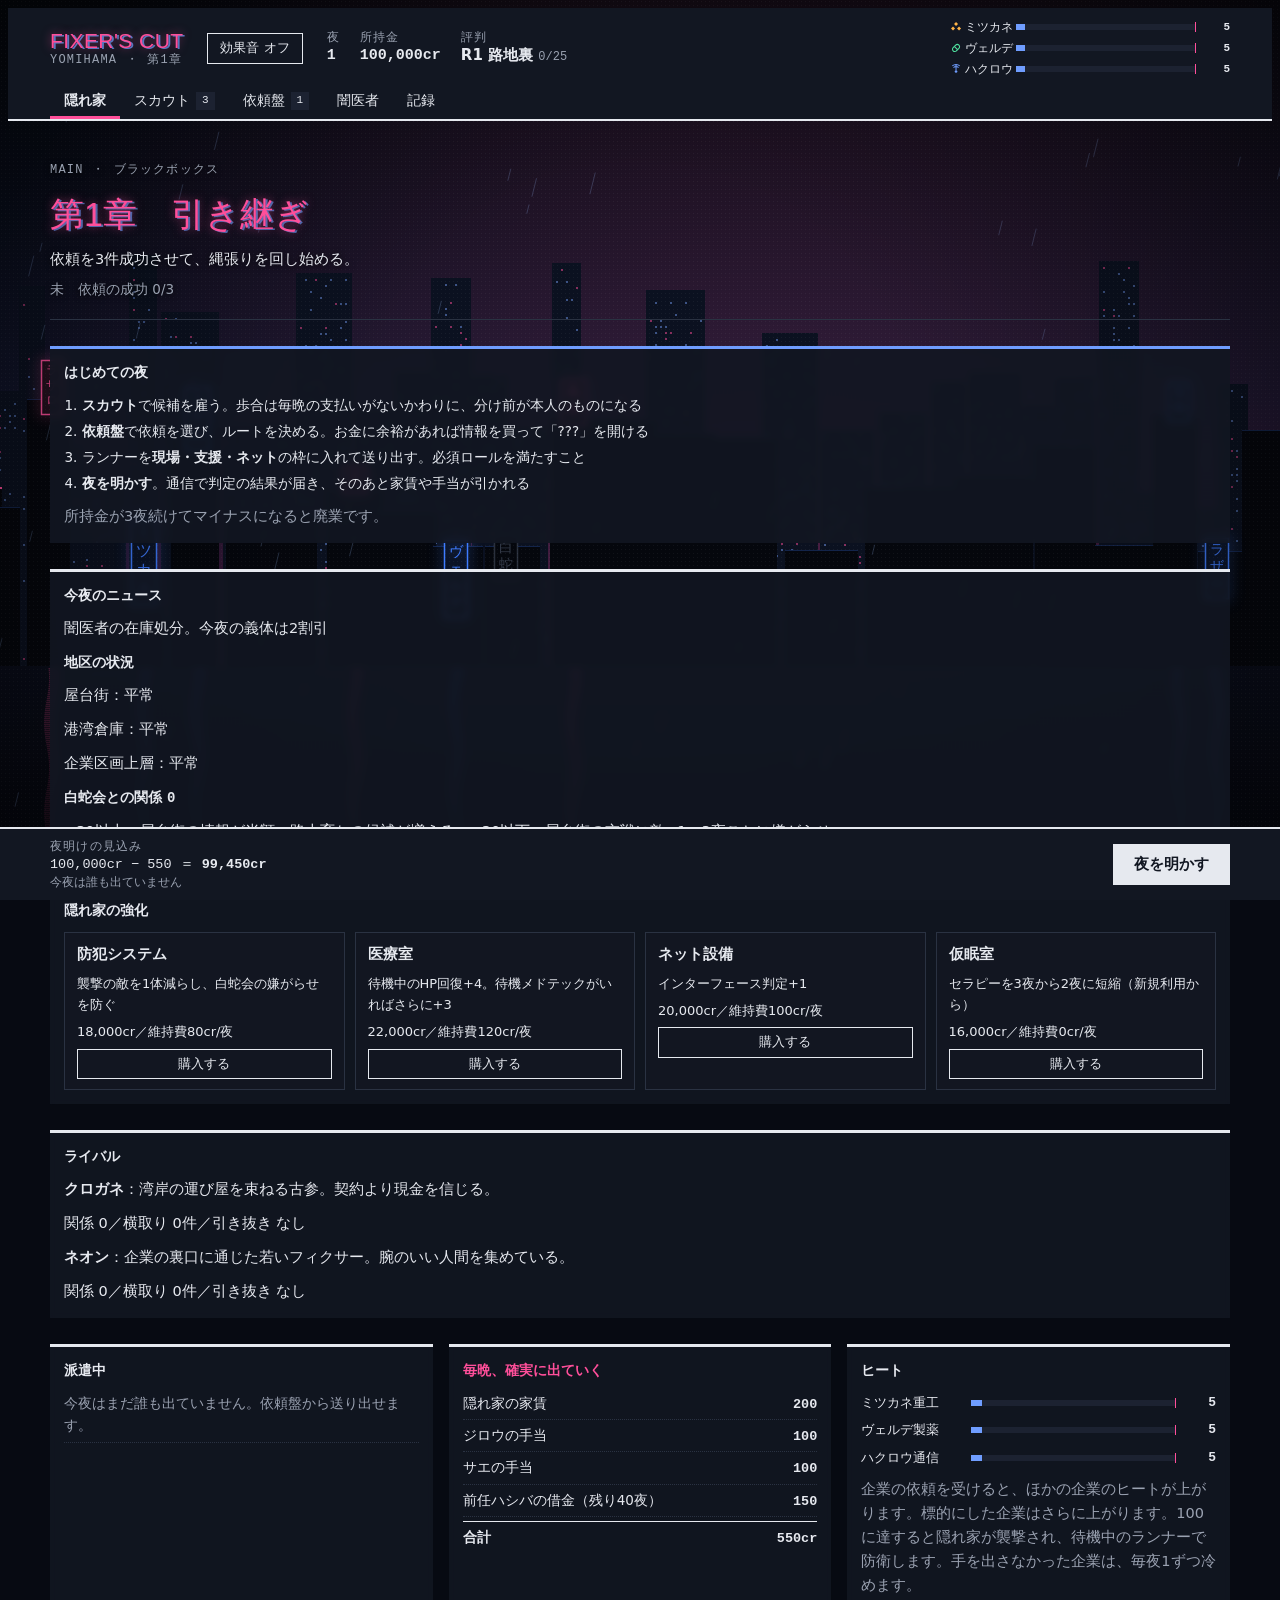
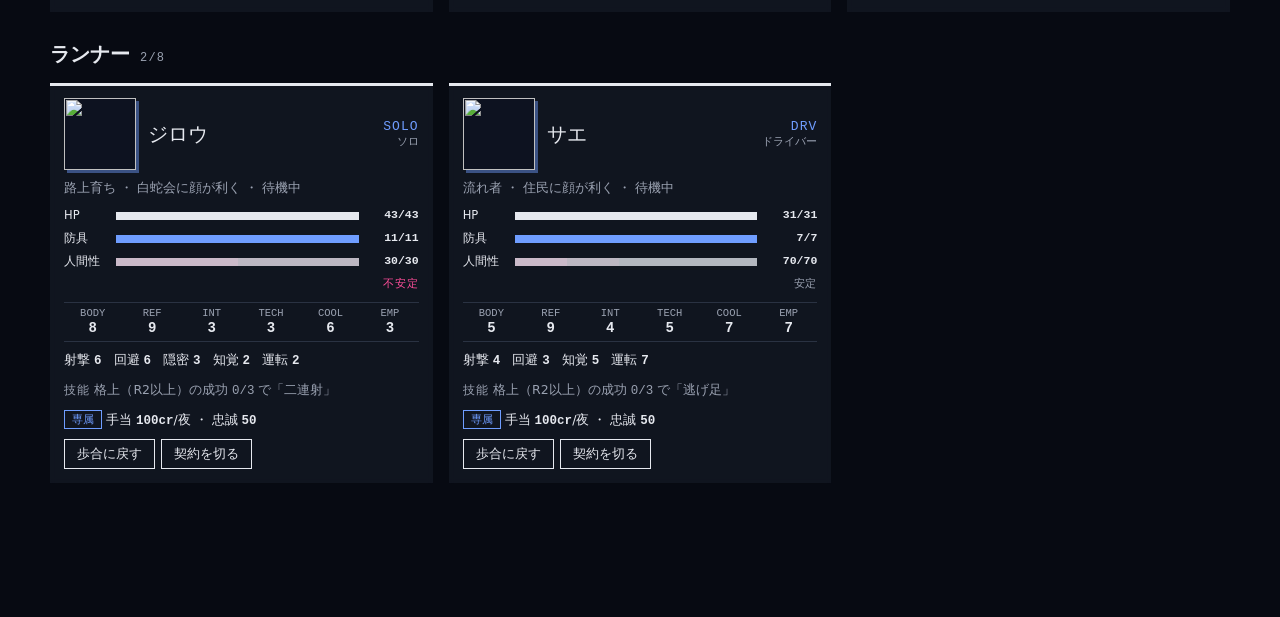
==== tools/smoke.html @ adf17454 "Implement remaining game issues and document gameplay decisions" ====
<!doctype html><html lang="ja"><meta charset="utf-8"><meta name="viewport" content="width=device-width, initial-scale=1">
<title>Fixer's Cut — local smoke fixture</title><link rel="stylesheet" href="/style.css">
<canvas id="city" aria-hidden="true"></canvas><div id="app"></div><div id="modal" class="modal" hidden></div><div id="fx" class="fx" hidden></div>
<script src="/js/data.js"></script><script src="/js/engine.js"></script><script src="/js/world.js"></script><script src="/js/art.js"></script><script src="/js/ui.js"></script><script src="/js/comfort.js"></script>
<script>
// Deliberately isolated to localhost test page; never persists over a player's save.
save = () => {};
newGame(); G.storyQueue=[]; G.money=100000; G.board=[]; G.conditions={}; G.news=2;
G.runners.forEach(r=>{r.contract='exclusive';r.stipend=100;});
addJob({id:'smoke',title:'動作確認：警報で停止',rank:1,nights:1,payout:2000,cred:1,heat:10,client:'resident',target:'verde',req:[],desc:'警報のあとに続行か撤退を選ぶローカル検証用依頼',routes:[{name:'検証',note:'必ず警報が鳴る',field:[T(100,'警報テスト'),O('後続の目標'),_,_,_],net:N5()}]},true);
UI.tab='home'; render();
</script>
---- style.css ----
/* Layout: 雨の夜のヨミハマに貼られた2色刷りのビラ。背景の Canvas に夜景、その上に半透明の帳場。
   ピンク＝人間性や金が削れるもの、青＝仕組みとデータ。ネオンを映えさせるため、ダークに絞った単一テーマ。 */
:root {
  --paper: #070a12;
  --sheet: #121722;
  --panel: rgba(18, 23, 34, 0.9);
  --ink: #e6e9ef;
  --ink-soft: #9aa2b1;
  --rule: #2a3242;
  --pink: #ff4f9a;
  --blue: #6f9dff;
  --tile: #1c2231;
  --red: #ff3b5c;
  --scrim: rgba(3, 4, 9, 0.72);
  --log-bg: #05070c;
  --log-fg: #e6e9ef;
  --log-dim: #7d8595;
  --log-ok: #8fb2ff;
  --log-ng: #ff6aa8;
  --glow-pink: 0 0 10px rgba(255, 79, 154, 0.55);
  --glow-blue: 0 0 10px rgba(111, 157, 255, 0.5);
  --display: "Dela Gothic One", "Hiragino Sans", "Yu Gothic", sans-serif;
  --body: "IBM Plex Sans JP", "Hiragino Sans", "Yu Gothic", system-ui, sans-serif;
  --dot: "DotGothic16", "Osaka-Mono", ui-monospace, monospace;
  --mono: "IBM Plex Mono", ui-monospace, "SFMono-Regular", Menlo, monospace;
  color-scheme: dark;
}

* { box-sizing: border-box; }
body {
  background: var(--paper); color: var(--ink);
  font-family: var(--body); font-size: 14.5px; line-height: 1.65;
  padding-left: max(16px, env(safe-area-inset-left, 0px));
  padding-right: max(16px, env(safe-area-inset-right, 0px));
  padding-block: 0 calc(110px + env(safe-area-inset-bottom, 0px));
}
body::before {
  content: ""; position: fixed; inset: 0 0 auto; height: env(safe-area-inset-top, 0px);
  z-index: 30; background: var(--sheet);
}
#city { position: fixed; inset: 0; width: 100%; height: 100%; z-index: 0; pointer-events: none; transition: opacity 0.6s; }
#city[data-mode="dim"] { opacity: 0.32; }
#app { position: relative; z-index: 1; }
body.locked { overflow: hidden; }
h1, h2, h3, h4 { margin: 0; text-wrap: balance; }
p { margin: 0; }
ul, ol { margin: 0; }
b { font-weight: 700; }
.num { font-family: var(--mono); font-variant-numeric: tabular-nums; }
.label { font-family: var(--dot); font-size: 12px; letter-spacing: 0.1em; color: var(--ink-soft); font-weight: 400; }
.dim { color: var(--ink-soft); }
.pink { color: var(--pink); }
.blue { color: var(--blue); }
small { font-size: 12px; }

/* ── ボタン ── */
button {
  font: inherit; font-size: 13px; color: var(--ink); background: transparent;
  border: 1px solid var(--ink); padding: 5px 12px; cursor: pointer; line-height: 1.4;
  border-radius: 0;
}
button:hover:not(:disabled) { background: var(--tile); }
button:focus-visible, summary:focus-visible { outline: 2px solid var(--blue); outline-offset: 2px; }
button:disabled { opacity: 0.38; cursor: not-allowed; }
button.primary { background: var(--ink); color: var(--sheet); }
button.primary:hover:not(:disabled) { background: var(--pink); border-color: var(--pink); }
button.danger { border-color: var(--pink); color: var(--pink); }
button.big { font-size: 15px; padding: 9px 20px; font-weight: 700; }
button.sm { font-size: 12px; padding: 2px 8px; }
button[aria-pressed="true"] { background: var(--ink); color: var(--sheet); }

.chip {
  display: inline-block; font-size: 11px; padding: 0 7px; border: 1px solid currentColor;
  line-height: 1.6; white-space: nowrap; font-weight: 500; vertical-align: 1px;
}
.chip.p { color: var(--pink); }
.chip.b { color: var(--blue); }
.chip.o { color: var(--ink-soft); }

/* ── HUD ── */
.hud {
  position: sticky; top: env(safe-area-inset-top, 0px); z-index: 20;
  background: var(--sheet); border-bottom: 2px solid var(--ink);
  margin-inline: calc(-1 * max(16px, env(safe-area-inset-left, 0px))) calc(-1 * max(16px, env(safe-area-inset-right, 0px)));
  padding-left: max(16px, env(safe-area-inset-left, 0px));
  padding-right: max(16px, env(safe-area-inset-right, 0px));
}
.hud-in {
  max-width: 1180px; margin: 0 auto; padding-block: 10px 6px;
  display: flex; flex-wrap: wrap; align-items: center; gap: 8px 24px;
}
.brand { display: grid; line-height: 1.15; }
.logo {
  font-family: var(--display); font-size: 21px; color: var(--pink);
  text-shadow: 2px 1px 0 color-mix(in srgb, var(--blue) 70%, transparent), var(--glow-pink); letter-spacing: 0.02em;
}
.hud-stats { display: flex; flex-wrap: wrap; gap: 4px 20px; margin: 0; }
.hud-stats > div { display: grid; line-height: 1.25; }
.hud-stats dd { margin: 0; font-weight: 700; font-size: 15px; }
.hud-stats .neg dd { color: var(--pink); }
.hud-stats .dim { font-weight: 400; font-size: 12px; }
.heat { display: grid; gap: 2px; min-width: 190px; flex: 1 1 190px; max-width: 280px; margin-left: auto; }
.hb { display: grid; grid-template-columns: 58px 1fr 26px; gap: 8px; align-items: center; font-size: 11.5px; }
.hb b { font-size: 11px; text-align: right; }
.ht { height: 6px; background: var(--tile); position: relative; }
.ht::after { content: ""; position: absolute; right: 0; top: -2px; bottom: -2px; width: 1px; background: var(--pink); }
.ht i { display: block; height: 100%; background: var(--blue); }
.hot .ht i { background: var(--pink); }
.hot b, .hot span { color: var(--pink); }

.tabs {
  max-width: 1180px; margin: 0 auto; display: flex; gap: 0; overflow-x: auto;
  scrollbar-width: none;
}
.tabs::-webkit-scrollbar { display: none; }
.tabs button {
  border: 0; border-bottom: 3px solid transparent; padding: 6px 14px 5px; font-size: 14px; font-weight: 500;
  white-space: nowrap; display: inline-flex; align-items: center; gap: 6px;
}
.tabs button[aria-selected="true"] { border-bottom-color: var(--pink); background: transparent; color: var(--ink); font-weight: 700; }
.tabs .bd { font-size: 11px; background: var(--tile); padding: 0 6px; line-height: 1.6; }

/* ── 本文 ── */
.view { max-width: 1180px; margin: 0 auto; padding-block: 22px 20px; display: grid; gap: 26px; }
.sec { font-family: var(--body); font-weight: 700; font-size: 20px; display: flex; gap: 10px; align-items: baseline; flex-wrap: wrap; margin-bottom: 12px; }
.lead { max-width: 70ch; margin-bottom: 8px; }
.panel { background: var(--panel); backdrop-filter: blur(3px); border-top: 3px solid var(--ink); padding: 12px 14px 14px; display: grid; gap: 10px; align-content: start; min-width: 0; }
.panel h3 { font-size: 14px; }
.cols { display: grid; grid-template-columns: repeat(auto-fit, minmax(min(100%, 300px), 1fr)); gap: 16px; }

.chapter { display: grid; gap: 6px; border-bottom: 1px solid var(--rule); padding-block: 18px; text-shadow: 0 1px 6px #000; }
.chapter h2 { font-family: var(--display); font-weight: 400; font-size: clamp(24px, 4vw, 34px); color: var(--pink); text-shadow: 2px 1px 0 color-mix(in srgb, var(--blue) 60%, transparent), var(--glow-pink); }
.chapter p { max-width: 68ch; }
.checks { list-style: none; padding: 0; display: grid; gap: 2px; font-size: 13.5px; }
.checks li { color: var(--ink-soft); }
.checks li.done { color: var(--blue); }
.tut ol { padding-left: 1.3em; display: grid; gap: 4px; font-size: 13.5px; }
.tut { border-top-color: var(--blue); }

.ledger { margin: 0; display: grid; gap: 4px; font-size: 13.5px; }
.ledger > div { display: grid; grid-template-columns: 1fr auto; gap: 12px; align-items: baseline; border-bottom: 1px dotted var(--rule); padding-bottom: 3px; }
.ledger dt { min-width: 0; }
.ledger dd { margin: 0; font-weight: 600; white-space: nowrap; }
.ledger .tot { border-bottom: 0; border-top: 1px solid var(--ink); padding-top: 4px; font-weight: 700; }

.mlist { list-style: none; padding: 0; display: grid; gap: 8px; font-size: 13.5px; }
.mlist li { display: grid; gap: 1px; border-bottom: 1px dotted var(--rule); padding-bottom: 6px; }
.mlist li button { justify-self: start; margin-top: 3px; }
.heatlist { display: grid; gap: 6px; }
.hrow { display: grid; grid-template-columns: 100px 1fr 30px; gap: 10px; align-items: center; font-size: 13px; }
.hrow b { text-align: right; }
.msheet .hrow { grid-template-columns: 100px 1fr 30px 36px; }
.hrow .delta { text-align: right; font-size: 12px; }
.memorial ul { padding-left: 1.1em; font-size: 13.5px; }

/* ── ランナー ── */
.runners { display: grid; grid-template-columns: repeat(auto-fill, minmax(min(100%, 290px), 1fr)); gap: 16px; }
.runner { background: var(--panel); backdrop-filter: blur(3px); border-top: 3px solid var(--ink); padding: 12px 14px 14px; display: grid; gap: 8px; align-content: start; min-width: 0; }
.runner.away { opacity: 0.72; }
.runner header { display: flex; justify-content: space-between; align-items: center; gap: 12px; }
.nmrow { display: flex; flex-wrap: wrap; gap: 6px; align-items: baseline; flex: 1; min-width: 0; }
.nm { font-family: var(--display); font-weight: 400; font-size: 20px; line-height: 1.2; }
.role { font-family: var(--dot); color: var(--blue); font-size: 13px; letter-spacing: 0.08em; text-align: right; line-height: 1.2; display: grid; }
.role small { font-family: var(--body); letter-spacing: 0; color: var(--ink-soft); font-size: 11px; }
.role.sm { display: inline; font-size: 11px; }
.meta { font-size: 12.5px; color: var(--ink-soft); }
.st-mission { color: var(--blue); }
.st-therapy { color: var(--blue); }
.st-down { color: var(--pink); font-weight: 700; }
.bio { font-size: 13px; color: var(--ink-soft); border-left: 2px solid var(--rule); padding-left: 10px; }
.bars { display: grid; gap: 4px; position: relative; }
.bar { display: grid; grid-template-columns: 44px 1fr 52px; gap: 8px; align-items: center; font-size: 11.5px; }
.bar b { text-align: right; font-size: 11.5px; }
.track { height: 8px; background: var(--tile); position: relative; overflow: hidden; }
.track i { display: block; height: 100%; background: var(--ink); }
.track i.low { background: var(--pink); }
.track.ar i { background: var(--blue); }
.track.hum {
  background: linear-gradient(to right,
    color-mix(in srgb, var(--pink) 45%, var(--sheet)) 0 var(--z1),
    color-mix(in srgb, var(--pink) 20%, var(--sheet)) var(--z1) var(--z2),
    var(--tile) var(--z2));
}
.track.hum i { background: color-mix(in srgb, var(--ink) 75%, transparent); }
.zone { justify-self: end; font-family: var(--dot); font-size: 11px; letter-spacing: 0.08em; }
.z-stable { color: var(--ink-soft); }
.z-unstable, .z-sign, .z-gone { color: var(--pink); }
.stats { display: grid; grid-template-columns: repeat(6, 1fr); gap: 2px; border-block: 1px solid var(--rule); padding-block: 4px; }
.stats span { display: grid; text-align: center; line-height: 1.25; }
.stats i { font-style: normal; font-family: var(--dot); font-size: 10.5px; color: var(--ink-soft); }
.stats b { font-size: 14px; }
.skills { display: flex; flex-wrap: wrap; gap: 3px 12px; font-size: 12.5px; }
.skills b { margin-left: 4px; }
.cy { font-size: 12.5px; }
.perk { font-size: 12.5px; color: var(--ink-soft); }
.perk.on { color: var(--blue); }
.contract { font-size: 12.5px; }
.actions { display: flex; flex-wrap: wrap; gap: 6px; }

/* ── 依頼盤 ── */
.board { display: grid; grid-template-columns: minmax(0, 340px) minmax(0, 1fr); gap: 24px; align-items: start; }
.jobs { display: grid; gap: 8px; }
.jobs .sec { margin-bottom: 4px; }
.job {
  display: grid; gap: 3px; text-align: left; background: var(--panel); border: 1px solid var(--rule);
  padding: 9px 12px; width: 100%;
}
.job.sel { border-color: var(--pink); box-shadow: inset 0 3px 0 var(--pink), var(--glow-pink); background: var(--sheet); }
.jtop { display: flex; gap: 6px; align-items: center; flex-wrap: wrap; }
.rk { font-family: var(--mono); font-weight: 600; font-size: 12px; background: var(--ink); color: var(--sheet); padding: 0 6px; }
.exp { margin-left: auto; font-size: 11.5px; }
.jt { font-size: 14px; line-height: 1.45; }
.jm { font-size: 12.5px; color: var(--ink-soft); }
.req { display: flex; flex-wrap: wrap; gap: 4px; }
.req span { font-size: 11px; color: var(--blue); border: 1px solid currentColor; padding: 0 6px; }

.detail { min-width: 0; }
.jd { background: var(--panel); backdrop-filter: blur(3px); border-top: 3px solid var(--ink); padding: 16px clamp(14px, 3vw, 24px) 20px; display: grid; gap: 12px; scroll-margin-top: 140px; }
.jd h2 { font-family: var(--body); font-weight: 700; font-size: clamp(18px, 2.4vw, 22px); line-height: 1.45; }
.jd h3 { font-size: 14px; margin-top: 6px; }
.facts { display: flex; flex-wrap: wrap; gap: 4px 22px; margin: 0; }
.facts div { display: grid; line-height: 1.3; }
.facts dt { font-family: var(--dot); font-size: 11px; color: var(--ink-soft); letter-spacing: 0.08em; }
.facts dd { margin: 0; font-weight: 700; }
.toggle { display: inline-flex; flex-wrap: wrap; justify-self: start; }
.toggle button + button { border-left: 0; }

.strip-wrap { overflow-x: auto; }
.strip { display: grid; grid-template-columns: 52px repeat(var(--cols), minmax(62px, 1fr)); gap: 3px; min-width: calc(52px + var(--cols) * 65px); }
.lane { font-size: 12px; font-weight: 700; align-self: center; color: var(--ink-soft); }
.ph { background: var(--tile); text-align: center; padding: 6px 3px; font-size: 12px; line-height: 1.3; min-height: 54px; display: grid; align-content: center; }
.ph i { display: block; font-style: normal; font-family: var(--dot); font-size: 11px; color: var(--ink-soft); }
.ph .dv { display: block; font-family: var(--mono); font-size: 10.5px; opacity: 0.85; margin-top: 2px; }
.ph.empty { background: transparent; border: 1px dashed var(--rule); color: var(--ink-soft); }
.ph.enemy { background: var(--ink); color: var(--sheet); }
.ph.enemy i { color: var(--sheet); opacity: 0.7; }
.ph.goal, .ph.netgoal { background: var(--pink); color: var(--sheet); font-weight: 700; }
.ph.goal i, .ph.netgoal i { color: var(--sheet); opacity: 0.85; }
.ph.ice { background: color-mix(in srgb, var(--blue) 18%, var(--sheet)); box-shadow: inset 0 -3px 0 var(--blue); }
.ph.ice.netgoal { background: var(--pink); }
.ph.trap { box-shadow: inset 0 -3px 0 var(--pink); }
.ph.fog { color: var(--ink-soft); }
.ph.fog .q { font-family: var(--dot); font-size: 16px; letter-spacing: 0.1em; }
.ph.bought { outline: 1px dashed var(--blue); outline-offset: -3px; }
.nightlbl { grid-column: span 5; font-size: 11px; color: var(--ink-soft); border-top: 1px solid var(--rule); padding-top: 2px; text-align: center; }
.legend { list-style: none; padding: 0; display: grid; gap: 1px; font-size: 12px; color: var(--ink-soft); }
.legend .blue { color: var(--blue); }
.intel { display: flex; flex-wrap: wrap; gap: 6px 12px; align-items: center; font-size: 13px; }

.slots { display: grid; grid-template-columns: repeat(3, minmax(0, 1fr)); gap: 8px; }
.slot { border: 1px solid var(--rule); padding: 7px 9px; display: grid; gap: 2px; align-content: start; min-width: 0; }
.slot .who { display: flex; flex-wrap: wrap; gap: 2px 8px; font-weight: 700; font-size: 13.5px; }
.slot small { color: var(--ink-soft); font-size: 11px; line-height: 1.4; }
.reqs { display: flex; flex-wrap: wrap; gap: 6px; align-items: center; }
.picks { display: grid; gap: 4px; }
.pick { display: flex; flex-wrap: wrap; justify-content: space-between; align-items: center; gap: 6px 12px; padding: 6px 8px; border-bottom: 1px dotted var(--rule); }
.pick.in { background: color-mix(in srgb, var(--blue) 9%, var(--sheet)); }
.pick.off { opacity: 0.6; }
.pn { display: flex; flex-wrap: wrap; gap: 4px 10px; align-items: baseline; font-size: 13px; }
.seg { display: inline-flex; }
.seg button { font-size: 12px; padding: 3px 9px; }
.seg button + button { border-left: 0; }

.est { display: flex; flex-wrap: wrap; gap: 6px 26px; align-items: baseline; background: var(--tile); padding: 10px 14px; }
.est > div { display: grid; line-height: 1.2; }
.est b { font-size: 28px; font-weight: 600; }
.est small { flex-basis: 100%; color: var(--ink-soft); }
.est.empty { padding: 10px 14px; }
.pay { border-top: 1px solid var(--ink); padding-top: 6px; }
.errs { color: var(--pink); font-size: 13px; padding-left: 1.1em; }
.jd > .primary.big { justify-self: start; }

/* ── 闇医者 ── */
.chips { display: flex; flex-wrap: wrap; gap: 6px; margin-bottom: 14px; }
.docwrap { display: grid; grid-template-columns: minmax(0, 340px) minmax(0, 1fr); gap: 22px; align-items: start; }
.docside { display: grid; gap: 14px; }
.care { gap: 8px; }
.carerow { display: grid; grid-template-columns: 1fr auto; gap: 10px; align-items: center; font-size: 13px; border-bottom: 1px dotted var(--rule); padding-bottom: 6px; }
.carerow span { display: grid; }
.catalog { display: grid; gap: 10px; min-width: 0; }
.catalog h3 { font-size: 15px; display: flex; gap: 10px; align-items: baseline; flex-wrap: wrap; }
.cws { display: grid; grid-template-columns: repeat(auto-fill, minmax(min(100%, 250px), 1fr)); gap: 10px; }
.cw { background: var(--panel); border: 1px solid var(--rule); padding: 10px 12px; display: grid; gap: 6px; align-content: start; }
.cw.rec { border-color: var(--blue); }
.cw.owned { opacity: 0.55; }
.cwh { display: flex; flex-wrap: wrap; gap: 6px; align-items: baseline; }
.cw p { font-size: 13px; }
.cwn { margin: 0; display: grid; gap: 1px; font-size: 12px; }
.cwn div { display: flex; justify-content: space-between; gap: 8px; }
.cwn dd { margin: 0; }

/* ── 通信ログ ── */
.log {
  background: var(--log-bg); color: var(--log-fg); font-family: var(--mono); font-size: 12.5px; line-height: 1.6;
  padding: 12px 14px; display: grid; gap: 2px; overflow-y: auto; max-height: 52vh;
}
.ln { display: flex; flex-wrap: wrap; gap: 0 10px; align-items: baseline; }
.log.play .ln { opacity: 0; transition: opacity 0.15s; }
.log.play .ln.on, .log .ln.on { opacity: 1; }
.ln .t { color: var(--log-dim); min-width: 52px; }
.ln .who { font-family: var(--body); font-weight: 700; min-width: 3.5em; }
.ln .what { font-family: var(--body); }
.ln .calc { color: var(--log-dim); font-size: 12px; }
.ln .res { font-weight: 600; }
.ln.ok .res, .ln.goal .what { color: var(--log-ok); }
.ln.ng .res, .ln.ng .what, .ln.dead .what { color: var(--log-ng); }
.ln.warn .what { color: var(--log-ng); }
.ln.dead .what { font-weight: 700; }
.ln.info .what { color: var(--log-dim); }
.ln.goal .what { font-weight: 700; }
.ln.sub { padding-left: 62px; font-size: 12px; }
.ln.sub.ng .what { color: var(--log-ng); }
.lanetag { font-family: var(--dot); font-size: 10.5px; color: var(--log-ok); border: 1px solid currentColor; padding: 0 4px; line-height: 1.4; }
.arch { background: var(--panel); border-top: 1px solid var(--rule); padding: 10px 14px; display: grid; gap: 8px; }
.arch summary { cursor: pointer; font-weight: 700; }
.arch h4 { font-size: 13.5px; margin-top: 8px; }
.arch .log { max-height: none; }

/* ── モーダル ── */
.modal {
  position: fixed; inset: 0; z-index: 50; background: var(--scrim); overflow-y: auto;
  padding: calc(24px + env(safe-area-inset-top, 0px)) max(12px, env(safe-area-inset-right, 0px)) calc(24px + env(safe-area-inset-bottom, 0px)) max(12px, env(safe-area-inset-left, 0px));
}
.msheet { max-width: 760px; margin: 0 auto; background: var(--sheet); border: 2px solid var(--ink); padding: 20px clamp(16px, 3.5vw, 30px) 22px; display: grid; gap: 12px; }
.msheet h2 { font-family: var(--body); font-weight: 700; font-size: clamp(19px, 3vw, 24px); line-height: 1.45; }
.msheet h3 { font-size: 14.5px; margin-top: 4px; }
.mact { display: flex; flex-wrap: wrap; gap: 8px; justify-content: flex-end; margin-top: 4px; }
.speed { display: flex; flex-wrap: wrap; align-items: center; gap: 4px 8px; margin-right: auto; }
.verdict { font-family: var(--display); font-size: 22px; letter-spacing: 0.04em; }
.verdict.ok { color: var(--blue); }
.verdict.ng { color: var(--pink); }
.dead { color: var(--pink); font-weight: 700; }
.notes, .events { padding-left: 1.1em; display: grid; gap: 3px; font-size: 13.5px; }
.events .ng, .events .warn { color: var(--pink); }
.events .ok { color: var(--blue); }
.story { font-size: 15.5px; line-height: 1.9; max-width: 60ch; }
.storygoal { border-top: 1px solid var(--rule); padding-top: 8px; font-size: 14px; }
.bonus { display: grid; grid-template-columns: repeat(auto-fit, minmax(min(100%, 190px), 1fr)); gap: 8px; }
.bonus button { display: grid; gap: 4px; text-align: left; padding: 12px; background: var(--paper); border-color: var(--rule); font-size: 13.5px; }
.bonus button:hover { border-color: var(--ink); }
.bonus .label { color: var(--blue); font-size: 13px; }
.bonus.end button .label { color: var(--pink); font-family: var(--display); font-size: 20px; letter-spacing: 0; }

/* ── ドック・トースト ── */
.dock {
  position: fixed; left: 0; right: 0; bottom: 0; z-index: 20; background: var(--sheet); border-top: 2px solid var(--ink);
  padding-left: max(16px, env(safe-area-inset-left, 0px)); padding-right: max(16px, env(safe-area-inset-right, 0px));
  padding-bottom: env(safe-area-inset-bottom, 0px);
}
.dock-in { max-width: 1180px; margin: 0 auto; display: flex; gap: 10px 20px; align-items: center; justify-content: space-between; padding-block: 10px; flex-wrap: wrap; }
.proj { display: grid; line-height: 1.35; font-size: 13.5px; min-width: 0; }
.proj small { color: var(--ink-soft); }
.toast {
  position: fixed; left: 50%; transform: translateX(-50%); bottom: calc(86px + env(safe-area-inset-bottom, 0px)); z-index: 60;
  background: var(--ink); color: var(--sheet); padding: 8px 16px; font-size: 13.5px; max-width: min(560px, calc(100vw - 32px));
}

/* ── タイトル・結末 ── */
.title-screen { min-height: 100vh; display: grid; align-items: center; padding-block: 40px; }
.ts-in {
  max-width: 760px; margin: 0 auto; display: grid; gap: 18px;
  background: linear-gradient(rgba(7, 10, 18, 0.78), rgba(7, 10, 18, 0.55)); padding: clamp(18px, 4vw, 36px);
  border-top: 2px solid var(--pink); backdrop-filter: blur(2px);
}
.logo-big {
  font-family: var(--display); font-weight: 400; font-size: clamp(42px, 9vw, 84px); line-height: 1.02; color: var(--pink);
  text-shadow: 4px 3px 0 color-mix(in srgb, var(--blue) 70%, transparent), 0 0 24px rgba(255, 79, 154, 0.6);
}
.logo-big span { display: block; font-family: var(--dot); font-size: 0.28em; letter-spacing: 0.2em; color: var(--ink); text-shadow: none; margin-top: 10px; }
.thesis { font-family: var(--display); font-size: clamp(19px, 2.8vw, 26px); line-height: 1.55; max-width: 32ch; }
.thesis em { font-style: normal; color: var(--pink); }
.decide { display: flex; flex-wrap: wrap; gap: 8px; list-style: none; padding: 0; }
.decide li { border: 1px solid var(--ink); padding: 3px 12px; font-size: 13px; font-weight: 500; }
.ts-actions { display: flex; flex-wrap: wrap; gap: 10px; }
.howto { border-top: 1px solid var(--rule); padding-top: 10px; font-size: 13.5px; }
.howto summary { cursor: pointer; font-weight: 700; }
.howto ul { padding-left: 1.1em; margin-top: 8px; display: grid; gap: 3px; }
.ending .logo-big { font-size: clamp(40px, 8vw, 72px); }
.endstats { max-width: 520px; }

@media (max-width: 900px) {
  .board, .docwrap { grid-template-columns: minmax(0, 1fr); }
  .heat { margin-left: 0; max-width: none; }
}
@media (max-width: 560px) {
  .slots { grid-template-columns: minmax(0, 1fr); }
  .hud-in { gap: 6px 16px; padding-block: 8px 4px; }
  .logo { font-size: 18px; }
  .heat { grid-template-columns: repeat(3, minmax(0, 1fr)); gap: 0 12px; flex-basis: 100%; min-width: 0; }
  .hb { grid-template-columns: 1fr auto; gap: 0 4px; font-size: 11px; }
  .hb .ht { grid-column: 1 / -1; order: 3; height: 4px; }
  .tabs button { padding-inline: 11px; font-size: 13.5px; }
  .ln .t { min-width: 0; }
  .ln.sub { padding-left: 14px; }
  .est b { font-size: 24px; }
  .dock-in { flex-wrap: nowrap; gap: 10px; padding-block: 8px; }
  .proj small { display: none; }
  .dock button.big { padding: 8px 14px; font-size: 14px; white-space: nowrap; }
}
@media (prefers-reduced-motion: reduce) {
  .log.play .ln { opacity: 1; transition: none; }
}

/* ── 肖像・ロゴ ── */
.pf { position: relative; display: block; flex: none; overflow: hidden; background: #0d1220; width: 64px; height: 64px; }
.pf img, .pf .ov { position: absolute; inset: 0; width: 100%; height: 100%; display: block; }
.pf img { object-fit: cover; filter: saturate(calc(1 - var(--m, 0) * 0.65)) contrast(calc(1 + var(--m, 0) * 0.25)); }
.pf .gp { filter: drop-shadow(0 0 1.5px #ff4f9a); }
.pf .gb { filter: drop-shadow(0 0 1.5px #6f9dff); }
.pf.lg { width: 72px; height: 72px; box-shadow: 3px 3px 0 color-mix(in srgb, var(--blue) 45%, transparent); }
.pf.md { width: 48px; height: 48px; }
.pf.sm { width: 30px; height: 30px; }
.pf.ci { width: clamp(110px, 20vw, 170px); height: clamp(110px, 20vw, 170px); transform: skewY(4deg); border: 2px solid var(--pink); }
.tone-red .pf.ci { border-color: var(--red); }
.pf.glitchy::after, .pf.broken::after {
  content: ""; position: absolute; inset: 0; pointer-events: none;
  background: repeating-linear-gradient(0deg, rgba(0, 0, 0, 0.28) 0 1px, transparent 1px 3px);
}
.pf.glitchy { animation: por-jitter 2.4s steps(1) infinite; }
.pf.broken img { filter: saturate(0.3) contrast(1.4); }
.pf.broken { animation: por-jitter 0.5s steps(1) infinite; }
@keyframes por-jitter {
  0%, 86%, 100% { transform: none; filter: none; }
  88% { transform: translateX(2px); filter: drop-shadow(-2px 0 0 var(--pink)); }
  91% { transform: translateX(-2px); filter: drop-shadow(2px 0 0 var(--blue)); }
  94% { transform: none; }
}
.pf.ci.glitchy, .pf.ci.broken { animation-name: ci-por-jitter; }
@keyframes ci-por-jitter {
  0%, 86%, 100% { transform: skewY(4deg); filter: none; }
  88% { transform: skewY(4deg) translateX(3px); filter: drop-shadow(-3px 0 0 var(--pink)); }
  91% { transform: skewY(4deg) translateX(-3px); filter: drop-shadow(3px 0 0 var(--blue)); }
}
.runner.away .pf { opacity: 0.6; }
.pn { align-items: center; }
.cwp { display: flex; align-items: center; gap: 6px; min-height: 44px; }
.cwp small { margin-left: 2px; }
.logo-mark { width: 1.05em; height: 1.05em; vertical-align: -0.16em; margin-right: 3px; flex: none; }
.lg-mitsukane { color: #ffb347; }
.lg-verde { color: #4fe3a0; }
.lg-hakurou { color: var(--blue); }
.lg-gang { color: var(--pink); }
.lg-resident, .lg-broker, .lg-self { color: var(--ink-soft); }
.hb span { display: inline-flex; align-items: center; white-space: nowrap; }
.jdlabel { display: flex; flex-wrap: wrap; align-items: center; gap: 2px 4px; }

/* ── 通信中のフェーズ表 ── */
.cstrip .ph { position: relative; transition: background 0.2s, box-shadow 0.2s; }
.cstrip .ph .q { display: none; font-family: var(--dot); font-size: 16px; letter-spacing: 0.1em; }
.cstrip .ph.fog { background: var(--tile); color: var(--ink-soft); box-shadow: none; }
.cstrip .ph.fog .real { display: none; }
.cstrip .ph.fog .q { display: block; }
.cstrip .ph.past { opacity: 0.45; }
.cstrip .ph.done:not(.past) { opacity: 0.8; }
.cstrip .ph.cur { outline: 2px solid var(--pink); outline-offset: 1px; z-index: 1; box-shadow: var(--glow-pink); opacity: 1; }
.cstrip .ph.cur::before {
  content: "▼"; position: absolute; top: -15px; left: 50%; transform: translateX(-50%);
  color: var(--pink); font-size: 11px; text-shadow: var(--glow-pink);
}
.cstrip .ph.enemy.cur { animation: blink 0.5s steps(2) infinite; }
@keyframes blink { 50% { background: var(--red); } }
.cstrip .ph.good:not(.goal):not(.netgoal) { background: color-mix(in srgb, var(--blue) 28%, var(--sheet)); color: var(--ink); }
.cstrip .ph.bad { background: color-mix(in srgb, var(--red) 55%, var(--sheet)); color: #fff; }
.cstrip .ph.hurt::after { content: ""; position: absolute; top: 0; right: 0; border: 6px solid transparent; border-top-color: var(--pink); border-right-color: var(--pink); }
.cstrip .ph.ice.broken { animation: shatter 0.6s ease-out forwards; }
@keyframes shatter {
  0% { clip-path: polygon(0 0, 100% 0, 100% 100%, 0 100%); }
  40% { clip-path: polygon(0 0, 45% 10%, 100% 0, 88% 52%, 100% 100%, 52% 88%, 0 100%, 12% 48%); filter: brightness(1.6); }
  100% { clip-path: polygon(0 0, 45% 10%, 100% 0, 88% 52%, 100% 100%, 52% 88%, 0 100%, 12% 48%); opacity: 0.55; }
}
.msheet .strip-wrap { padding-top: 16px; }

/* ── カットイン ── */
.fx { position: fixed; inset: 0; z-index: 70; pointer-events: none; }
.cutin {
  position: absolute; inset: 0; display: grid; place-items: center; overflow: hidden;
  background: repeating-linear-gradient(0deg, rgba(0, 0, 0, 0.35) 0 1px, transparent 1px 3px), rgba(3, 4, 9, 0.55);
  animation: ci-bg 2.3s forwards;
}
.ci-band {
  width: 100%; display: flex; justify-content: center; align-items: center; gap: clamp(12px, 3vw, 28px);
  padding: 22px max(16px, env(safe-area-inset-left, 0px)); background: rgba(7, 10, 18, 0.94);
  border-block: 2px solid var(--pink); box-shadow: 0 0 40px rgba(255, 79, 154, 0.35);
  transform: skewY(-4deg); animation: ci-band 2.3s cubic-bezier(0.2, 0.8, 0.2, 1) forwards;
}
.ci-text { display: grid; justify-items: start; gap: 4px; transform: skewY(4deg); }
.ci-kick { font-family: var(--dot); letter-spacing: 0.18em; color: var(--blue); font-size: 13px; }
.ci-text b {
  font-family: var(--display); font-weight: 400; font-size: clamp(42px, 10vw, 96px); line-height: 1.05; color: var(--pink);
  text-shadow: 4px 0 0 color-mix(in srgb, var(--blue) 80%, transparent), -3px 0 0 rgba(255, 255, 255, 0.35), var(--glow-pink);
  animation: ci-glitch 0.36s steps(2) 3 0.25s;
}
.ci-text small { color: var(--ink); font-size: 15px; }
.tone-red .ci-band { border-color: var(--red); box-shadow: 0 0 40px rgba(255, 59, 92, 0.45); }
.tone-red .ci-text b { color: var(--red); }
.tone-blue .ci-band { border-color: var(--blue); box-shadow: 0 0 40px rgba(111, 157, 255, 0.35); }
.tone-blue .ci-text b { color: var(--ink); text-shadow: 4px 0 0 var(--pink), -3px 0 0 var(--blue), var(--glow-blue); }
@keyframes ci-bg { 0% { opacity: 0; } 8%, 82% { opacity: 1; } 100% { opacity: 0; } }
@keyframes ci-band {
  0% { transform: translateX(-105%) skewY(-4deg); }
  16%, 80% { transform: translateX(0) skewY(-4deg); }
  100% { transform: translateX(105%) skewY(-4deg); }
}
@keyframes ci-glitch {
  0% { transform: translate(0); clip-path: inset(0 0 0 0); }
  50% { transform: translate(-4px, 1px); clip-path: inset(20% 0 35% 0); }
  100% { transform: translate(3px, -1px); clip-path: inset(55% 0 5% 0); }
}
@media (prefers-reduced-motion: reduce) {
  .pf.glitchy, .pf.broken, .cstrip .ph.enemy.cur, .cstrip .ph.ice.broken { animation: none; }
  #city { transition: none; }
}
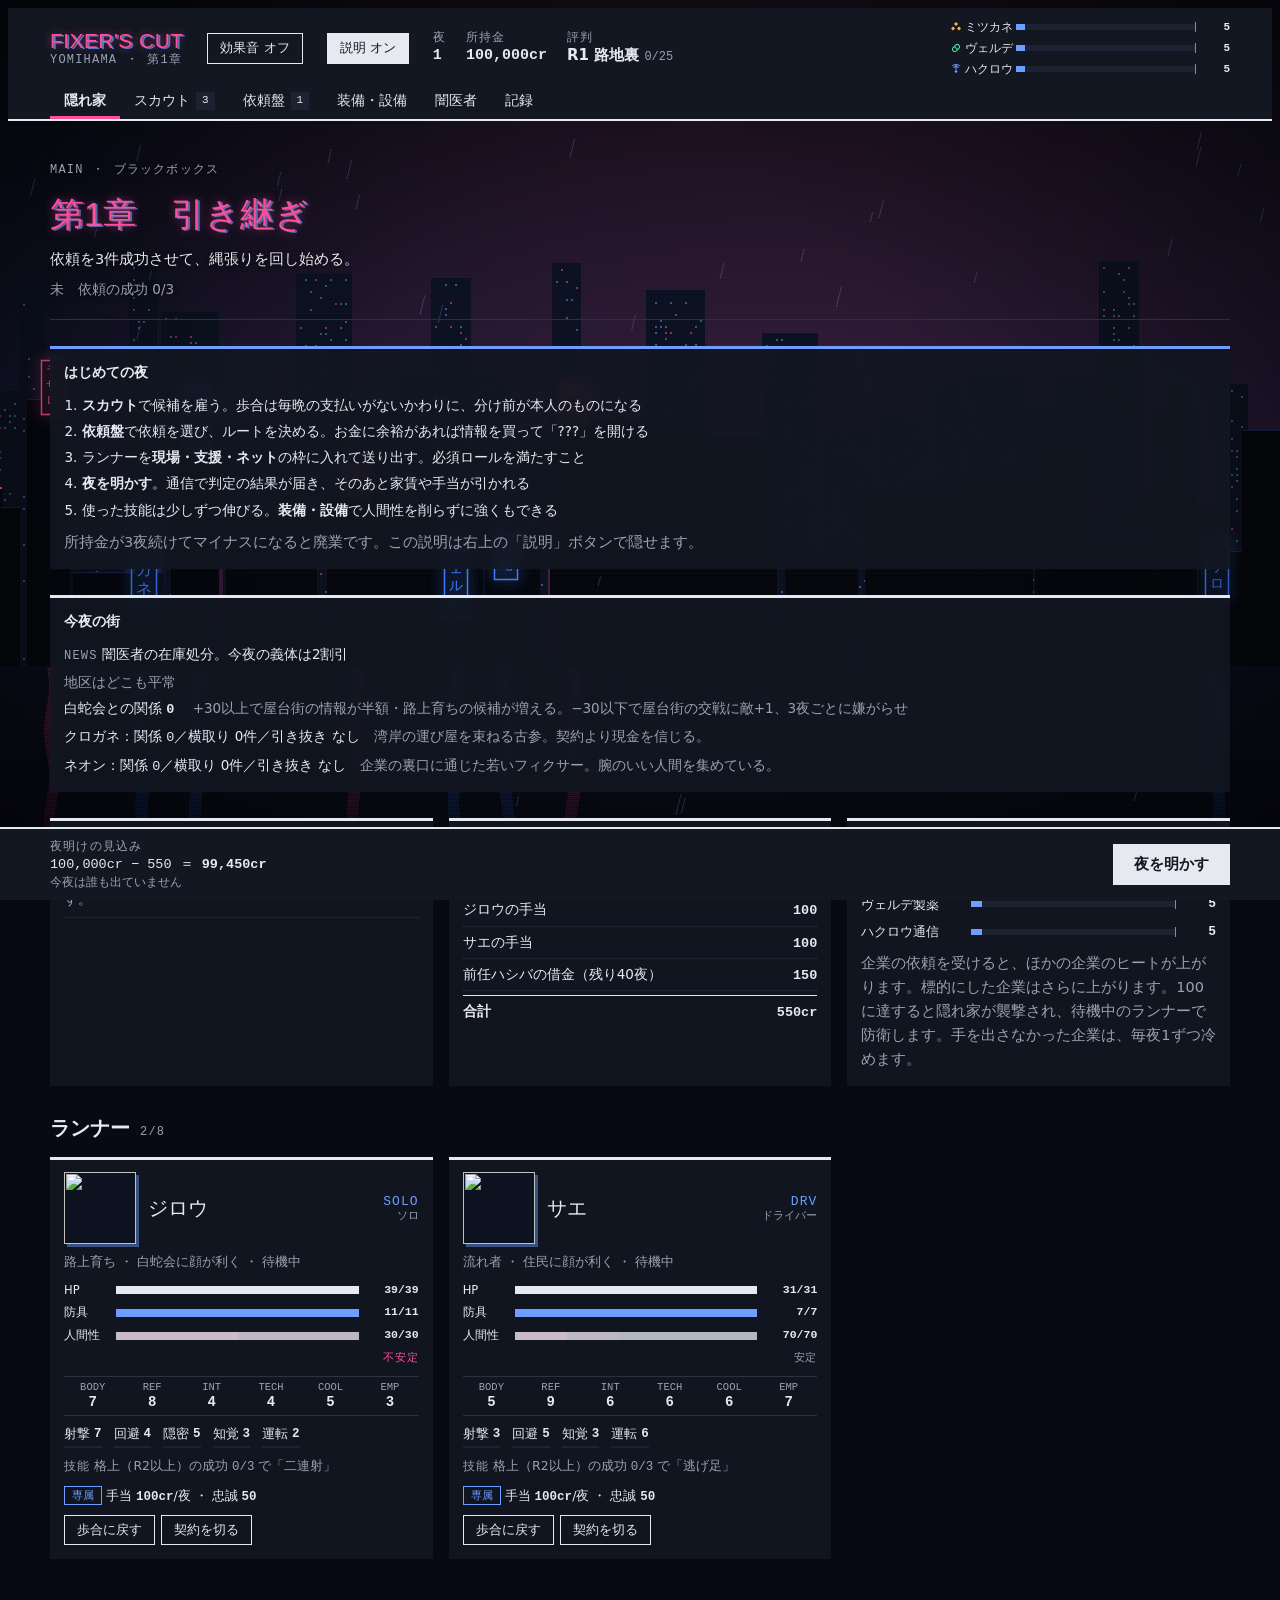
==== commit 1bea60f6: "Move load-time data patches into data.js and fold comfort.js into its callers world.js used to rewri" ====
--- a/tools/smoke.html
+++ b/tools/smoke.html
@@ -1,7 +1,7 @@
 <!doctype html><html lang="ja"><meta charset="utf-8"><meta name="viewport" content="width=device-width, initial-scale=1">
 <title>Fixer's Cut — local smoke fixture</title><link rel="stylesheet" href="/style.css">
 <canvas id="city" aria-hidden="true"></canvas><div id="app"></div><div id="modal" class="modal" hidden></div><div id="fx" class="fx" hidden></div>
-<script src="/js/data.js"></script><script src="/js/engine.js"></script><script src="/js/world.js"></script><script src="/js/art.js"></script><script src="/js/ui.js"></script><script src="/js/comfort.js"></script>
+<script src="/js/data.js"></script><script src="/js/engine.js"></script><script src="/js/world.js"></script><script src="/js/art.js"></script><script src="/js/comfort.js"></script><script src="/js/ui.js"></script>
 <script>
 // Deliberately isolated to localhost test page; never persists over a player's save.
 save = () => {};
--- a/style.css
+++ b/style.css
@@ -510,3 +510,28 @@
   .pf.glitchy, .pf.broken, .cstrip .ph.enemy.cur, .cstrip .ph.ice.broken { animation: none; }
   #city { transition: none; }
 }
+
+/* ── 説明の表示切り替え・成長・見込みの内訳 ── */
+.no-hints .hint { display: none !important; }
+.skills > span { display: inline-grid; grid-template-columns: auto auto; column-gap: 0; }
+.skills .xp { grid-column: 1 / -1; display: block; height: 2px; background: var(--tile); margin-top: 1px; }
+.skills .xp i { display: block; height: 100%; background: var(--blue); }
+.odds { flex-basis: 100%; display: grid; gap: 4px; }
+.odds ul { list-style: none; padding: 0; display: grid; gap: 3px; }
+.odds li { display: grid; grid-template-columns: minmax(7.5em, auto) 1fr 3.2em 2.4em; gap: 10px; align-items: center; font-size: 13px; }
+.odds li > span { display: flex; gap: 6px; align-items: baseline; min-width: 0; }
+.odds li b { font-size: 13px; text-align: right; font-weight: 600; }
+.odds .meter { display: block; height: 6px; background: var(--paper); }
+.odds .meter i { display: block; height: 100%; background: var(--blue); }
+.odds li.mid .meter i { background: color-mix(in srgb, var(--blue) 50%, var(--pink)); }
+.odds li.lo .meter i { background: var(--pink); }
+.odds li.lo b { color: var(--pink); }
+.odds .why li { grid-template-columns: 1fr auto; color: var(--ink-soft); }
+.credits, .growth { list-style: none; padding: 0; display: grid; gap: 3px; font-size: 13.5px; }
+.credits li { border-left: 2px solid var(--blue); padding-left: 8px; }
+.growth li { color: var(--blue); }
+.growth li::before { content: "▲ "; }
+.wlist { list-style: none; padding: 0; display: grid; gap: 4px; font-size: 13.5px; }
+.slot-h { font-size: 13.5px; margin-top: 6px; display: flex; gap: 10px; align-items: baseline; flex-wrap: wrap; }
+.cw.gear.owned { opacity: 1; border-color: var(--ink); }
+.cw .actions { align-items: center; }
